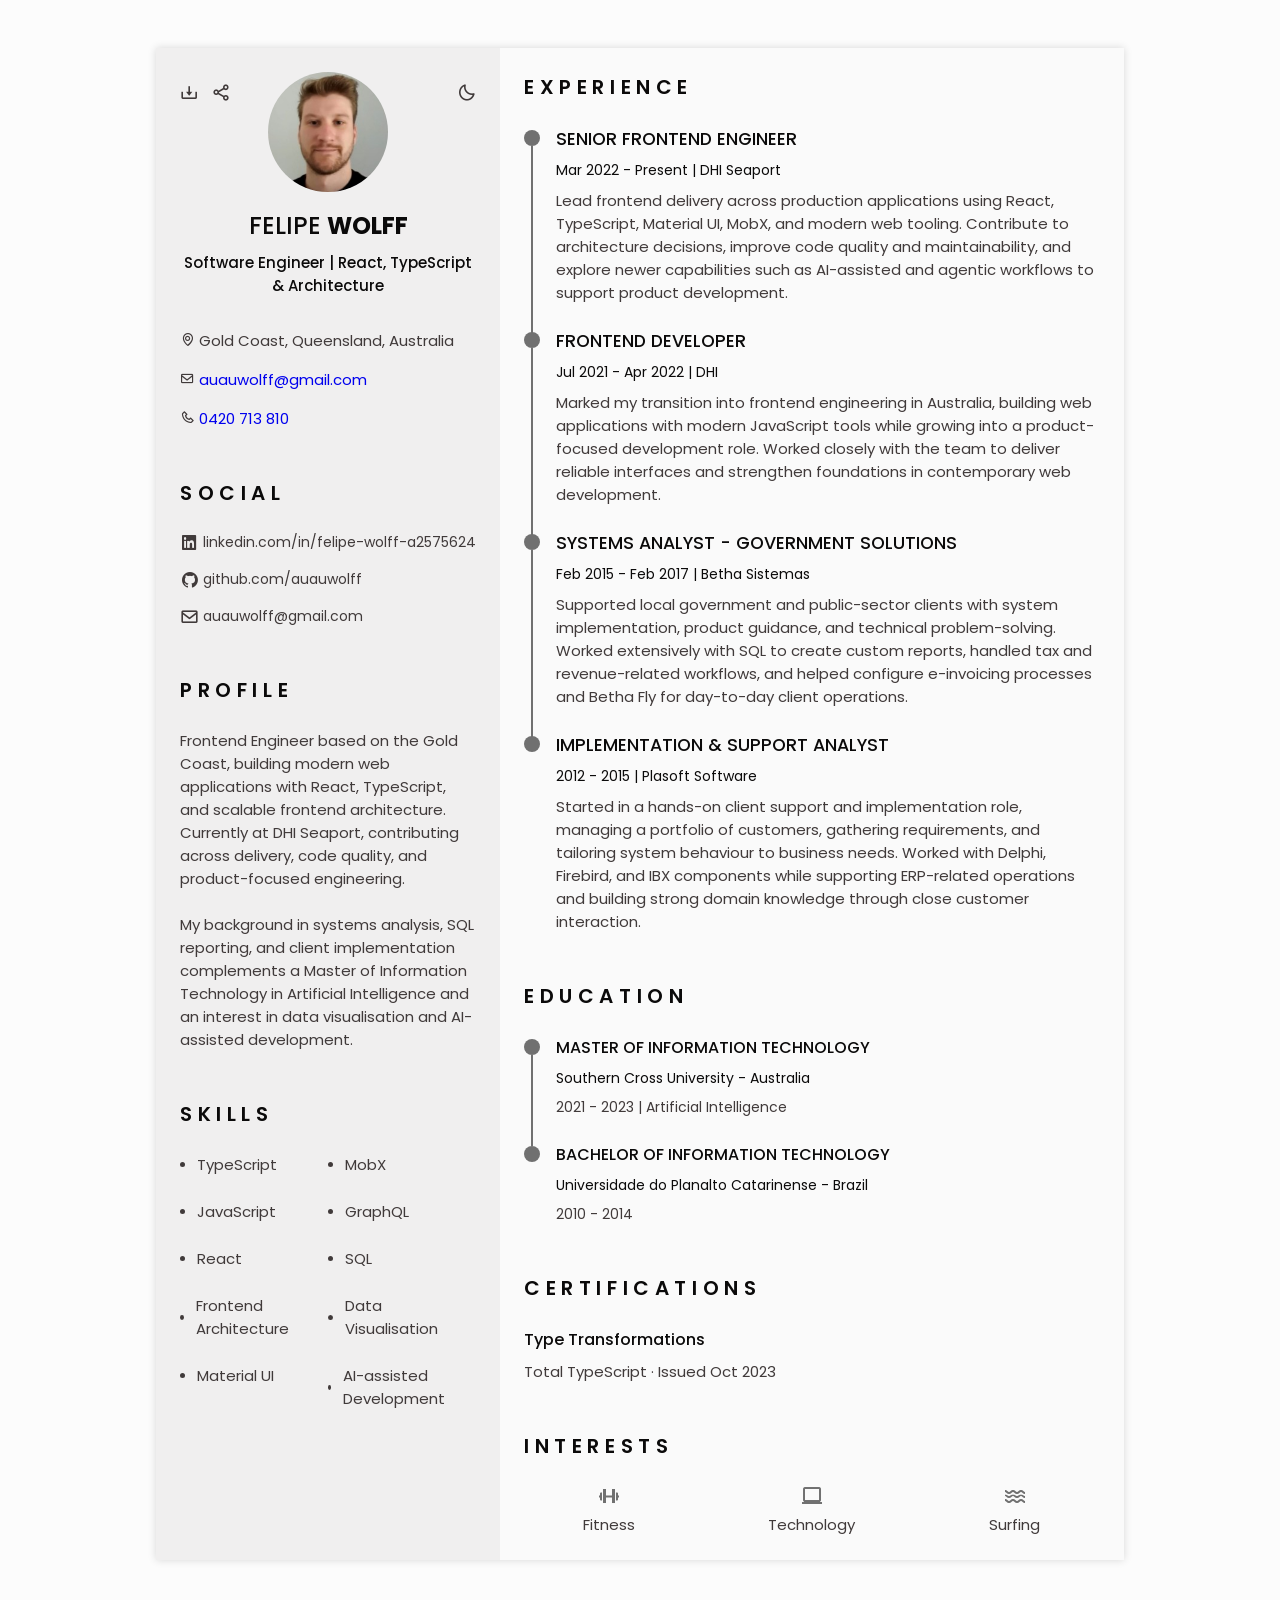
==== index.html @ 727b14b7 "share button addded" ====
<!DOCTYPE html>
<html lang="en">
  <head>
    <meta charset="UTF-8" />
    <meta name="viewport" content="width=device-width, initial-scale=1.0" />

    <!--========== BOX ICONS ==========-->
    <link
      rel="stylesheet"
      href="https://cdn.jsdelivr.net/npm/boxicons@latest/css/boxicons.min.css"
    />

    <!--========== CSS ==========-->
    <link rel="stylesheet" href="/assets/css/styles.css" />

    <title>Felipe Wolff | Software Engineer</title>
  </head>
  <body>
    <!--========== HEADER ==========-->
    <header class="l-header" id="header">
      <nav class="nav bd-containter">
        <a href="#" class="nav__logo">Wolff</a>
        <div class="nav__menu" id="nav-menu">
          <ul class="nav__list">
            <li class="nav__item">
              <a href="#home" class="nav__link active-link">
                <i class="bx bx-home nav__icon"></i>Home
              </a>
            </li>

            <li class="nav__item">
              <a href="#profile" class="nav__link">
                <i class="bx bx-user nav__icon"></i>Profile
              </a>
            </li>

            <li class="nav__item">
              <a href="#education" class="nav__link">
                <i class="bx bx-book nav__icon"></i>Education
              </a>
            </li>

            <li class="nav__item">
              <a href="#skills" class="nav__link">
                <i class="bx bx-receipt nav__icon"></i>Skills
              </a>
            </li>

            <li class="nav__item">
              <a href="#experience" class="nav__link">
                <i class="bx bx-briefcase-alt nav__icon"></i>Experience
              </a>
            </li>

            <!-- <li class="nav__item">
                            <a href="#certificates" class="nav__link">
                                <i class="bx bx-award nav__icon"></i>Certificates
                            </a>
                        </li> -->
          </ul>
        </div>

        <div class="nav__toggle" id="nav-toggle">
          <i class="bx bx-grid-alt"></i>
        </div>
      </nav>
    </header>

    <main class="l-main bd-container">
      <!-- All elements within this div, is generated in PDF -->
      <div class="resume" id="area-cv">
        <div class="resume__left">
          <!--========== HOME ==========-->
          <section class="home" id="home">
            <div class="home__container section bd-grid">
              <div class="home__data bd-grid">
                <img src="assets/img/felipe-wolff.jpeg" alt="Felipe Wolff profile photo" class="home__img" />
                <h1 class="home__title">FELIPE <b>WOLFF</b></h1>
                <h3 class="home__profession">Software Engineer | React, TypeScript & Architecture</h3>
              </div>

              <div class="home__address bd-grid">
                <span class="home__information">
                  <i class="bx bx-map"></i> Gold Coast, Queensland, Australia
                </span>
                <span class="home__information">
                  <i class="bx bx-envelope"></i>
                  <a href="mailto:auauwolff@gmail.com">auauwolff@gmail.com</a>
                </span>
                <span class="home__information">
                  <i class="bx bx-phone"></i>
                  <a href="tel:+61420713810">0420 713 810</a>
                </span>
              </div>
            </div>
            <!-- Theme change button -->
            <i
              class="bx bx-moon change-theme"
              title="Theme"
              id="theme-button"
            ></i>

            <i
              class="bx bx-share-alt share-resume"
              title="Share resume"
              id="share-button"
            ></i>

            <i
              class="bx bx-download generate-pdf"
              title="Generate PDF"
              id="resume-button"
            ></i>
          </section>

          <!--========== SOCIAL ==========-->
          <section class="social section">
            <h2 class="section-title">SOCIAL</h2>

            <div class="social__container bd-grid">
              <a
                href="https://www.linkedin.com/in/felipe-wolff-a2575624/"
                target="_blank"
                class="social__link"
              >
                <i class="bx bxl-linkedin-square social__icon"></i> linkedin.com/in/felipe-wolff-a2575624
              </a>
              <a
                href="https://github.com/auauwolff"
                target="_blank"
                class="social__link"
              >
                <i class="bx bxl-github social__icon"></i> github.com/auauwolff
              </a>
              <a
                href="mailto:auauwolff@gmail.com"
                class="social__link"
              >
                <i class="bx bx-envelope social__icon"></i> auauwolff@gmail.com
              </a>
            </div>
          </section>

          <!--========== PROFILE ==========-->
          <section class="profile section" id="profile">
            <h2 class="section-title">Profile</h2>

            <p class="profile__description">
              Frontend Engineer based on the Gold Coast, building modern web
              applications with React, TypeScript, and scalable frontend
              architecture. Currently at DHI Seaport, contributing across
              delivery, code quality, and product-focused engineering.
              <br /><br />

              My background in systems analysis, SQL reporting, and client
              implementation complements a Master of Information Technology in
              Artificial Intelligence and an interest in data visualisation and
              AI-assisted development.
            </p>
          </section>

          <!--========== SKILLS  ==========-->
          <section class="skills section" id="skills">
            <h2 class="section-title">Skills</h2>

            <div class="skills__content bd-grid">
              <ul class="skills__data">
                <li class="skills__name">
                  <span class="skills__circle"></span> TypeScript
                </li>
                <li class="skills__name">
                  <span class="skills__circle"></span> JavaScript
                </li>
                <li class="skills__name">
                  <span class="skills__circle"></span> React
                </li>
                <li class="skills__name">
                  <span class="skills__circle"></span> Frontend Architecture
                </li>
                <li class="skills__name">
                  <span class="skills__circle"></span> Material UI
                </li>
              </ul>
              <ul class="skills__data">
                <li class="skills__name">
                  <span class="skills__circle"></span> MobX
                </li>
                <li class="skills__name">
                  <span class="skills__circle"></span> GraphQL
                </li>
                <li class="skills__name">
                  <span class="skills__circle"></span> SQL
                </li>
                <li class="skills__name">
                  <span class="skills__circle"></span> Data Visualisation
                </li>
                <li class="skills__name">
                  <span class="skills__circle"></span> AI-assisted Development
                </li>
              </ul>
            </div>
          </section>
        </div>

        <div class="resume__right">
          <!--========== EXPERIENCE ==========-->
          <section class="experience section" id="experience">
            <h2 class="section-title">Experience</h2>

            <div class="experience__container bd-grid">
              <div class="experience__content">
                <div class="experience__time">
                  <span class="experience__rounder"></span>
                  <span class="experience__line"></span>
                </div>
                <div class="experience__data bd-grid">
                  <h3 class="experience__title">SENIOR FRONTEND ENGINEER</h3>
                  <span class="experience__company"
                    >Mar 2022 - Present | DHI Seaport</span
                  >
                  <p class="experience__description">
                    Lead frontend delivery across production applications using
                    React, TypeScript, Material UI, MobX, and modern web
                    tooling. Contribute to architecture decisions, improve code
                    quality and maintainability, and explore newer capabilities
                    such as AI-assisted and agentic workflows to support product
                    development.
                  </p>
                </div>
              </div>

              <div class="experience__content">
                <div class="experience__time">
                  <span class="experience__rounder"></span>
                  <span class="experience__line"></span>
                </div>
                <div class="experience__data bd-grid">
                  <h3 class="experience__title">FRONTEND DEVELOPER</h3>
                  <span class="experience__company"
                    >Jul 2021 - Apr 2022 | DHI</span
                  >
                  <p class="experience__description">
                    Marked my transition into frontend engineering in Australia,
                    building web applications with modern JavaScript tools while
                    growing into a product-focused development role. Worked
                    closely with the team to deliver reliable interfaces and
                    strengthen foundations in contemporary web development.
                  </p>
                </div>
              </div>

              <div class="experience__content">
                <div class="experience__time">
                  <span class="experience__rounder"></span>
                  <span class="experience__line"></span>
                </div>

                <div class="experience__data bd-grid">
                  <h3 class="experience__title">SYSTEMS ANALYST - GOVERNMENT SOLUTIONS</h3>
                  <span class="experience__company"
                    >Feb 2015 - Feb 2017 | Betha Sistemas</span
                  >
                  <p class="experience__description">
                    Supported local government and public-sector clients with
                    system implementation, product guidance, and technical
                    problem-solving. Worked extensively with SQL to create
                    custom reports, handled tax and revenue-related workflows,
                    and helped configure e-invoicing processes and Betha Fly for
                    day-to-day client operations.
                  </p>
                </div>
              </div>

              <div class="experience__content">
                <div class="experience__time">
                  <span class="experience__rounder"></span>
                  <!-- <span class="experience__line"></span> -->
                </div>

                <div class="experience__data bd-grid">
                  <h3 class="experience__title">IMPLEMENTATION & SUPPORT ANALYST</h3>
                  <span class="experience__company"
                    >2012 - 2015 | Plasoft Software</span
                  >
                  <p class="experience__description">
                    Started in a hands-on client support and implementation role,
                    managing a portfolio of customers, gathering requirements,
                    and tailoring system behaviour to business needs. Worked
                    with Delphi, Firebird, and IBX components while supporting
                    ERP-related operations and building strong domain knowledge
                    through close customer interaction.
                  </p>
                </div>
              </div>
            </div>
          </section>

          <!-- ========== CERTIFICATES ==========
                    <section class="certificate section" id="certificates">
                        <h2 class="section-title">Certificates</h2>

                        <div class="certificate__container bd-grid">
                            <div class="certificate__content">
                                <h3 class="certificate__title">Lorem ipsum dolor sit amet consectetur adipisicing elit. Praesentium, quos?</h3>
                                <p class="certificate__description">Lorem ipsum dolor sit amet consectetur adipisicing elit. Dicta suscipit ad quaerat et placeat voluptates vel quos. Quibusdam, explicabo accusamus!</p>
                            </div>
                            <div class="certificate__content">
                                <h3 class="certificate__title">Lorem ipsum dolor sit amet consectetur adipisicing elit. Praesentium, quos?</h3>
                                <p class="certificate__description">Lorem ipsum dolor sit amet consectetur adipisicing elit. Dicta suscipit ad quaerat et placeat voluptates vel quos. Quibusdam, explicabo accusamus!</p>
                            </div>
                        </div>
                    </section> -->
          <!--========== EDUCATION ==========-->
          <section class="education section" id="education">
            <h2 class="section-title">Education</h2>

            <div class="education__container bd-grid">
              <div class="education__content">
                <div class="education__time">
                  <span class="education__rounder"> </span>
                  <span class="education__line"></span>
                </div>

                <div class="education__data bd-grid">
                  <h3 class="education__title">
                    MASTER OF INFORMATION TECHNOLOGY
                  </h3>
                  <span class="education__studies"
                    >Southern Cross University - Australia</span
                  >
                  <span class="education__year">2021 - 2023 | Artificial Intelligence</span>
                </div>
              </div>
              <div class="education__content">
                <div class="education__time">
                  <span class="education__rounder">
                    <!-- <span class="education__line"></span> -->
                  </span>
                </div>
                <div class="education__data bd-grid">
                  <h3 class="education__title">
                    BACHELOR OF INFORMATION TECHNOLOGY
                  </h3>
                  <span class="education__studies">
                    Universidade do Planalto Catarinense - Brazil</span
                  >
                  <span class="education__year">2010 - 2014</span>
                </div>
              </div>
            </div>
          </section>

          <!--========== CERTIFICATIONS ==========-->
          <section class="certificate section" id="certifications">
            <h2 class="section-title">Certifications</h2>

            <div class="certificate__container bd-grid">
              <div class="certificate__content">
                <h3 class="certificate__title">Type Transformations</h3>
                <p class="certificate__description">
                  Total TypeScript · Issued Oct 2023
                </p>
              </div>
            </div>
          </section>

          <!--========== LANGUAGES ==========-->
          <!-- <section class="languages section">
                        <h2 class="section-title">Languages</h2>
                        <div class="languages__container">
                            <ul class="languages__content bd-grid">
                               <li class="language__name">
                                   <span class="languages__circle"></span> Portuguese
                               </li>
                               <li class="language__name">
                                <span class="languages__circle"></span> English
                            </li>
                            <li class="language__name">
                                <span class="languages__circle"></span> Spanish
                            </li>
                            </ul>
                        </div>
                    </section> -->

          <!--========== INTERESTS ==========-->
          <section class="interests section">
            <h2 class="section-title">Interests</h2>

            <div class="interests__container bd-grid">
              <!-- <div class="interests__content">
                                <i class="bx bx-headphone interests__icon"></i>
                                <span class="interests__name">Music</span>
                            </div> -->
              <!-- <div class="interests__content">
                                <i class="bx bxs-plane-alt interests__icon"></i>
                                <span class="interests__name">Travel</span>
                            </div> -->
              <div class="interests__content">
                <i class="bx bx-dumbbell interests__icon"></i>
                <span class="interests__name">Fitness</span>
              </div>
              <div class="interests__content">
                <i class="bx bx-laptop interests__icon"></i>
                <span class="interests__name">Technology</span>
              </div>
              <div class="interests__content">
                <i class="bx bx-water interests__icon"></i>
                <span class="interests__name">Surfing</span>
              </div>
            </div>
          </section>
        </div>
      </div>
    </main>

    <!--========== SCROLL TOP ==========-->
    <a href="#" class="scrolltop" id="scroll-top">
      <i class="bx bx-up-arrow-alt scrolltop__icon"></i>
    </a>

    <div class="share-modal" id="share-modal" aria-hidden="true">
      <div class="share-modal__overlay" id="share-modal-overlay"></div>
      <div class="share-modal__content" role="dialog" aria-modal="true" aria-labelledby="share-modal-title">
        <button
          type="button"
          class="share-modal__close"
          id="share-modal-close"
          aria-label="Close share dialog"
        >
          <i class="bx bx-x"></i>
        </button>
        <h3 class="share-modal__title" id="share-modal-title">Share resume</h3>
        <img
          src="assets/img/felipe-wolff-resume-qr.png"
          alt="QR code linking to Felipe Wolff's online resume"
          class="share-modal__qr"
        />
        <a
          href="https://felipewolffresume.netlify.app/"
          target="_blank"
          class="share-modal__link"
        >
          felipewolffresume.netlify.app
        </a>
      </div>
    </div>

    <!--========== HTML2PDF ==========-->
    <script src="/assets/js/html2pdf.bundle.min.js"></script>

    <!--========== MAIN JS ==========-->
    <script src="/assets/js/main.js"></script>
  </body>
</html>
---- assets/css/styles.css ----
/*===== GOOGLE FONTS =====*/
@import url('https://fonts.googleapis.com/css2?family=Poppins:wght@400;500;600&display=swap');

/*===== VARIABLES CSS =====*/
:root {
  --header-height: 3rem;
  
  /*========== Colors ==========*/
  --title-color: #0B0A0A;
  --text-color: #403A3A;
  --text-color-light: #707070;
  --container-color: #FAFAFA;
  --container-color-alt: #F0EFEF;
  --body-color: #FCFCFC;

  /*========== Font and typography ==========*/
  --body-font: 'Poppins', sans-serif;
  --h1-font-size: 1.5rem;
  --h2-font-size: 1.25rem;
  --h3-font-size: 1rem;
  --normal-font-size: .938rem;
  --small-font-size: .875rem;
  --smaller-font-size: .813rem;

  /*========== Font weight ==========*/
  --font-medium: 500;
  --font-semi-bold: 600;

  /*========== Margenes ==========*/
  --mb-1: .5rem;
  --mb-2: 1rem;
  --mb-3: 1.5rem;

  /*========== z index ==========*/
  --z-tooltip: 10;
  --z-fixed: 100;
}

/*========== BASE ==========*/
*,::before,::after{
  box-sizing: border-box;
}

html{
  scroll-behavior: smooth;
}

/*========== Variables Dark theme ==========*/
body.dark-theme{
  --title-color: #f2f2f2;
  --text-color: #BFBFBF;
  --container-color: #212121;
  --container-color-alt: #181616;
  --body-color: #2B2B2B;
}

/*========== Button Dark/Light ==========*/
.change-theme{
  position: absolute;
  right: 0;
  top: 2.2rem;
  display: flex;
  color: var(--text-color);
  font-size: 1.2rem;
  cursor: pointer;
}

.share-resume{
  display: flex;
  position: absolute;
  top: 2.2rem;
  left: 2rem;
  font-size: 1.2rem;
  color: var(--text-color);
  cursor: pointer;
}

.change-theme:hover,
.share-resume:hover{
  color: var(--title-color);
}

/*========== Font size variables to scale cv ==========*/
body.scale-cv{
  --h1-font-size: .938rem;
  --h2-font-size: .938rem;
  --h3-font-size: .875rem;
  --normal-font-size: .813rem;
  --small-font-size: .75rem;
  --smaller-font-size: .688rem;
}

/*========== Generate PDF button ==========*/
.generate-pdf{
  display: flex;
  position: absolute;
  top: 2.2rem;
  left: 0;
  font-size: 1.2rem;
  color: var(--text-color);
  cursor: pointer;
}

.generate-pdf:hover{
  color: var(--title-color);
}

/*========== Classes modified to reduce size and print on A4 sheet ==========*/

.scale-cv .change-them,
.scale-cv .generate-pdf,
.scale-cv .change-theme,
.scale-cv .share-resume,
.scale-cv .share-modal{
  display: none;
}

.pdf-mode .l-header,
.pdf-mode .scrolltop,
.pdf-mode .change-theme,
.pdf-mode .generate-pdf,
.pdf-mode .share-resume,
.pdf-mode .share-modal,
.pdf-mode .home__button-movil{
  display: none !important;
}

.pdf-mode .bd-container{
  max-width: 595px;
  width: 100%;
  margin-left: auto;
  margin-right: auto;
}

.pdf-mode .resume{
  display: grid;
  grid-template-columns: .46fr 1fr;
}

.pdf-mode .resume__left,
.pdf-mode .resume__right{
  padding: 0 1rem;
}

.scale-cv .bd-container{
  max-width: 595px;
}

.scale-cv .section{
  padding: .1rem 0 .80rem;
}

.scale-cv .section-title{
  margin-bottom: .75rem;
}

.scale-cv .resume__left,
.scale-cv .resume__right{
  padding: 0 1rem;
}

.scale-cv .home__img{
  width: 90px;
  height: 90px;
}

.scale-cv .home__container{
  gap: 1.5rem;
}

.scale-cv .home__data{
  gap: .25rem;
}


.scale-cv .home__address,
.scale-cv .social__container{
  gap: .75rem;
}

.scale-cv .home__icon,
.scale-cv .social__icon,
.scale-cv .interests__icon{
  font-size: 1rem;
}

.scale-cv .education__container,
.scale-cv .experience__container,
.scale-cv .certificate__container{
  gap: 1rem;
}

.scale-cv .education__time,
.scale-cv .experience__time{
  padding-right: .5rem;
}


.scale-cv .education__rounder,
.scale-cv .experience__rounder{
  width: 11px;
  height: 11px;
  margin-top: .22rem;
}

.scale-cv .education__line,
.scale-cv .experience__line{
  width: 1px;
  height: 110%;
  transform: translate(5px, 0);
}


.scale-cv .education__data,
.scale-cv .experience__data{
  gap: .25rem;
}

.scale-cv .skills__name{
  margin-bottom: var(--mb-1);
}

.scale-cv .interests__container{
  column-gap: 2.5rem;
}


body{
  margin: 0 0 var(--header-height)0;
  padding: 0;
  font-family: var(--body-font);
  font-size: var(--normal-font-size);
  background-color: var(--body-color);
  color: var(--text-color);
}

h1,h2,h3,ul,p{
  margin: 0;
}

h1,h2,h3{
  color: var(--title-color);
  font-weight: var(--font-medium);
}

ul{
  padding: 0;
  list-style: none;
}

a{
  text-decoration: none;
}

img{
  max-width: 100%;
  height: auto;
}

/*========== CLASS CSS ==========*/
.section{
  padding: 1.5rem 0;
}

.section-title{
  font-size: var(--h2-font-size);
  color: var(--title-color);
  font-weight: var(--font-semi-bold);
  text-transform: uppercase;
  letter-spacing: .35rem;
  text-align: center;
  margin-bottom: var(--mb-3);
}

/*========== LAYOUT ==========*/
.bd-container{
  max-width: 968px;
  width: calc(100% - 3rem);
  margin-left: var(--mb-3);
  margin-right: var(--mb-3);
}

.bd-grid{
  display: grid;
  gap: 1.5rem;
}

.l-header{
  width: 100%;
  position: fixed;
  bottom: 0;
  left: 0;
  z-index: var(--z-fixed);
  background-color: var(--body-color);
  box-shadow: 0 -1px 4px rgba(0,0,0,.1);
  transition: .3s;
}

/*========== NAV ==========*/
.nav{
  height: var(--header-height);
  display: flex;
  justify-content: space-between;
  align-items: center;
  padding: 0rem 2rem;
  
}

@media screen and (max-width: 968px){
  .nav__menu{
    position: fixed;
    bottom: -100%;
    left: 0;
    width: 100%;
    padding: 2rem 1.5rem;
    background-color: var(--body-color);
    box-shadow: 0 1px 4px rgba(0,0,0,.1);
    border-radius: 1rem 1rem 0 0;
    z-index: var(--z-fixed);
    transition: .3s;
  }
}

.nav__logo,
.nav__toggle{
  color: var(--title-color);
  font-weight: var(--font-medium);
}

.nav_toggle{
  font-size: 1.2rem;
  cursor: pointer;
}

.nav__item{
  text-align: center;
}

.nav__list{
  display: grid;
  grid-template-columns: repeat(3, 1fr);
  gap: 2rem;
}

.nav__link{
  display: flex;
  flex-direction: column;
  font-size: var(--small-font-size);
  color: var(--text-color-light);
  font-weight: var(--font-medium);
}

.nav__link:hover{
  color: var(--title-color);
}

.nav__icon{
  font-size: 1.2rem;
  margin-bottom: var(--mb-1);
}

/* Show menu */
.show-menu{
  bottom: var(--header-height);
}

/* Active menu link */
.active-link{
  color: var(--title-color);
}

/*========== HOME ==========*/
.home{
  position: relative;
}

.home__container{
  gap: 3rem;
}

.home__data{
  gap: .5rem;
  text-align: center;
}

.home__img{
  width: 120px;
  height: 120px;
  border-radius: 50%;
  justify-self: center;
  margin-bottom: var(--mb-1);
}

.home__title{
  font-size: var(--h1-font-size)
}

.home__profession{
  font-size: var(--normal-font-size);
  margin-bottom: var(--mb-1);
}

.home__address{
  gap: 1rem;
}

.home_information{
  display: flex;
  align-items: center;
  font-size: var(--small-font-size);
}

.home__icon{
  font-size: 1.2rem;
  margin-right: .25rem;
}

.home__button-movil{
  display: inline-block;
  border: 2px solid var(--text-color);
  color: var(--title-color);
  padding: 1rem 2rem;
  border-radius: .25rem;
  transition: .3s;
  font-weight: var(--font-medium);
  margin-top: var(--mb-3);
}

.home__button-movil:hover{
  background-color: var(--text-color);
  color: var(--container-color);
}

/*========== SOCIAL ==========*/
.social__container{
  grid-template-columns: max-content;
  gap: 1rem;
}

.social__link{
  display: inline-flex;
  align-items: center;
  font-size: var(--small-font-size);
  color: var(--text-color);
}

.social__link:hover{
  color: var(--title-color);
}


.social__icon{
  font-size: 1.2rem;
  margin-right: .25rem;
}

/*========== SHARE MODAL ==========*/
.share-modal{
  position: fixed;
  inset: 0;
  display: none;
  align-items: center;
  justify-content: center;
  z-index: 1000;
}

.share-modal.show-share-modal{
  display: flex;
}

.share-modal__overlay{
  position: absolute;
  inset: 0;
  background: rgba(0, 0, 0, .45);
}

.share-modal__content{
  position: relative;
  z-index: 1;
  background: var(--container-color);
  color: var(--text-color);
  padding: 1.25rem;
  border-radius: .75rem;
  box-shadow: 0 8px 24px rgba(0, 0, 0, .18);
  display: flex;
  flex-direction: column;
  align-items: center;
  gap: .75rem;
  width: min(90vw, 320px);
}

.share-modal__close{
  position: absolute;
  top: .5rem;
  right: .5rem;
  border: none;
  background: transparent;
  color: var(--text-color);
  font-size: 1.5rem;
  cursor: pointer;
}

.share-modal__title{
  font-size: var(--h3-font-size);
  margin-top: .25rem;
}

.share-modal__qr{
  width: 180px;
  height: 180px;
  background: #fff;
  padding: .5rem;
  border-radius: .5rem;
}

.share-modal__link{
  font-size: var(--small-font-size);
  color: var(--text-color-light);
  text-align: center;
  word-break: break-word;
}

/*========== PROFILE ==========*/

.profile__description{
  text-align: center;
}



/*========== EDUCATION AND EXPERIENCE ==========*/
.education__content, 
.experience__content{
  display: flex;

}

.education__time,
.experience__time{
  padding-right: 1rem;
}

.education__rounder,
.experience__rounder{
  position: relative;
  display: block;
  width: 16px;
  height: 16px;
  background-color: var(--text-color-light);
  border-radius: 50%;
  margin-top: .25rem;
}

.education__line,
.experience__line{
  display: block;
  width: 2px;
  height: 110%;
  background-color: var(--text-color-light);
  transform: translate(7px, 0);
}

.education__data,
.experience__data{
  gap: .5rem;
}

.education__title,
.experiencer__title{
  font-size: var(--h3-font-size);
}

.education__studies,
.experience__company{
  font-size: var(--small-font-size);
  color: var(--title-color);
}

.education__year{
  font-size: var(--small-font-size);
}

/*========== SKILLS AND LANGUAGES ==========*/
.skills__content,
.languages__content{
  grid-template-columns: repeat(2, 1fr);

}

.skills__content{
  gap: 0;
}

.skills__name,
.languages__name{
  display: flex;
  align-items: center;
  margin-bottom: var(--mb-3);
}

.skills__circle,
.languages__circle{
  display: inline-block;
  width: 5px;
  height: 5px;
  background-color: var(--text-color);
  border-radius: 50%;
  margin-right: .75rem;
}

/*========== CERTIFICATES ==========*/
.certificate__title{
  font-size: var(--h3-font-size);
  margin-bottom: var(--mb-1);
}

/*========== REFERENCES ==========*/
.references__content{
  gap: .25rem;
}

.referneces__subtitle{
  color: var(--text-color-light);
}

.references__subtitle,
.references__contact{
  font-size: var(--smaller-font-size);
}

.references__title{
font-size: var(--h3-font-size);
}

/*========== INTERESTS ==========*/
.interests__container{
  grid-template-columns: repeat(3,1fr);
  justify-items: center;
  margin-top: var(--mb-2);
}

.interests__content{
  display: flex;
  flex-direction: column;
  align-items: center;
}


.interests__icon{
  font-size: 1.5rem;
  color: var(--text-color-light);
  margin-bottom: .25rem;
}

/* Scroll top */
.scrolltop{
  position: fixed;
  right:  1rem;
  bottom: -20%;
  display: flex;
  justify-content: center;
  align-items: center;
  padding: .3rem;
  background-color: var(--container-color-alt);
  border-radius: .4rem;
  z-index: var(--z-tooltip);
  transition: .4s;
  visibility: hidden;
}

.scrolltop__icon{
  font-size: 1.2rem;
  color: var(--text-color);
}

.show-scroll{
visibility: visible;
bottom: 5rem;
}

/*========== MEDIA QUERIES ==========*/
/* For small devices, menu two columns */
@media screen and (max-width: 320px){
  .nav__list{
    grid-template-columns: repeat(2, 1fr);
    gap: 1rem .5rem;
  }
}

/* Classes modified for large screen size */
@media screen and (min-width: 968px){
  body{
    margin: 3rem 0;
  }

  .bd-container{
    margin-left: auto;
    margin-right: auto;
  }

  .l-header,
  .scrolltop{
    display: none;
  }

  .resume{
    display: grid;
    grid-template-columns: .5fr 1fr;
    background-color: var(--container-color);
    box-shadow: 0 0 8px rgba(13, 12,12,.15);
  }

  .resume__left{
    background-color: var(--container-color-alt);
  }

  .resume__left,
  .resume__right{
    padding: 0 1.5rem;
  }

  .generate-pdf,
  .share-resume{
    display: inline-block;
  }

.section-title,
.profile__description{
  text-align: initial;
}

.home__container{
  gap: 1.5rem;

}

.certificate__container{
  grid-template-columns: repeat(1, 1fr);
}

.languages__content{
  grid-template-columns: repeat(3, max-content);
  column-gap: 3.5rem;
}


.interests__container{
  grid-template-columns: repeat(3, 1fr);
  column-gap: 2rem;
  justify-items: center;
}


}

@page {
  size: A4;
  margin: 5mm;
}

@media print {
  :root {
    --h1-font-size: .9rem;
    --h2-font-size: .84rem;
    --h3-font-size: .78rem;
    --normal-font-size: .72rem;
    --small-font-size: .67rem;
    --smaller-font-size: .62rem;
  }

  body {
    margin: 0;
    background-color: #fff;
    zoom: .94;
  }

  .l-header,
  .scrolltop,
  .change-theme,
  .generate-pdf,
  .share-resume,
  .home__button-movil,
  .share-modal {
    display: none !important;
  }

  .bd-container {
    width: 100%;
    max-width: 595px;
    margin: 0 auto;
  }

  .resume {
    display: grid;
    grid-template-columns: .46fr 1fr;
    box-shadow: none;
  }

  .resume__left,
  .resume__right {
    padding: 0 .7rem;
  }

  .section {
    padding: .22rem 0;
  }

  .section-title {
    margin-bottom: .42rem;
    letter-spacing: .14rem;
  }

  .bd-grid,
  .home__container,
  .education__container,
  .experience__container,
  .certificate__container {
    gap: .55rem;
  }

  .home__img {
    width: 74px;
    height: 74px;
    margin-bottom: .15rem;
  }

  .home__data {
    gap: .15rem;
  }

  .home__address,
  .social__container {
    gap: .35rem;
  }


  .profile__description,
  .experience__description,
  .certificate__description,
  .social__link,
  .home__information {
    line-height: 1.18;
  }

  .education__time,
  .experience__time {
    padding-right: .5rem;
  }

  .education__rounder,
  .experience__rounder {
    width: 11px;
    height: 11px;
    margin-top: .22rem;
  }

  .education__line,
  .experience__line {
    width: 1px;
    transform: translate(5px, 0);
  }

  .education__data,
  .experience__data {
    gap: .15rem;
  }

  .skills__name,
  .languages__name {
    margin-bottom: .3rem;
  }

  .interests__icon,
  .social__icon,
  .home__icon {
    font-size: 1rem;
  }

  .interests__container {
    margin-top: .45rem;
  }
}
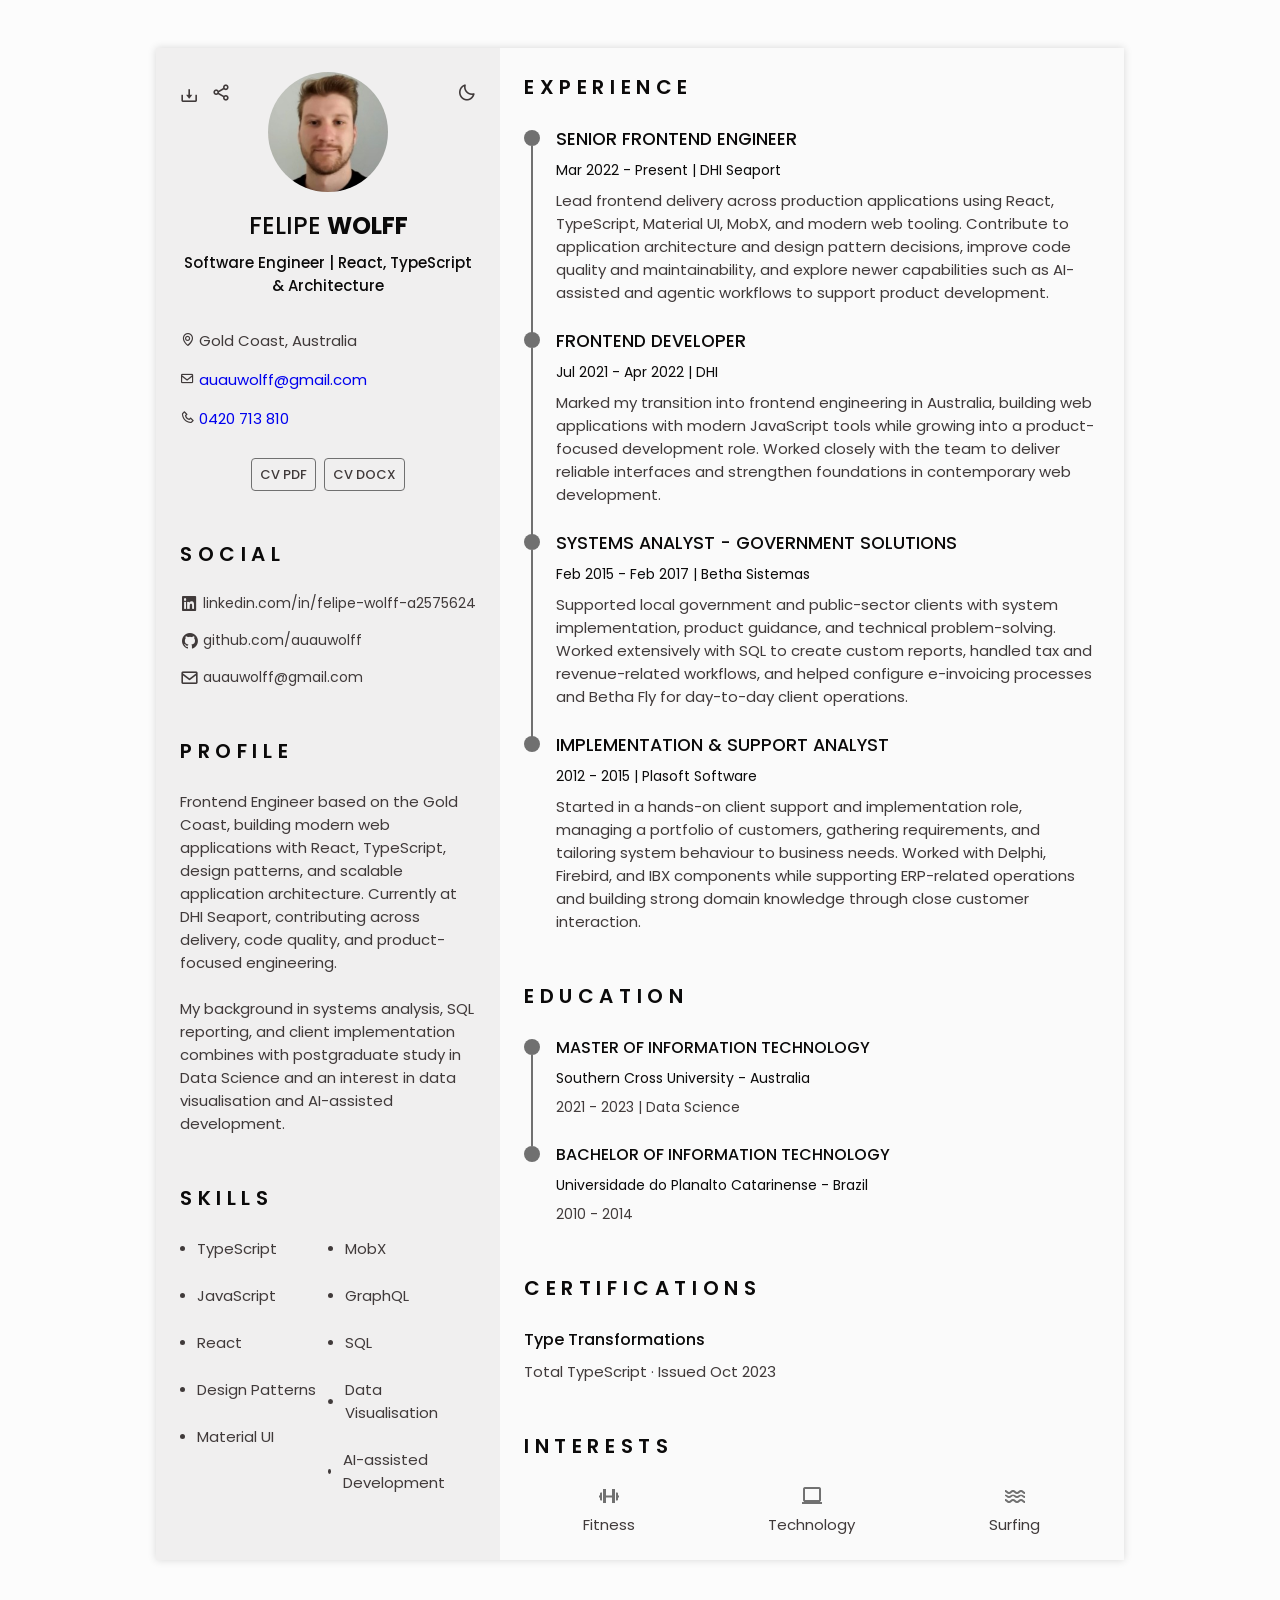
==== commit 946e78a0: "Improve CV downloads and ATS-friendly format" ====
--- a/index.html
+++ b/index.html
@@ -81,7 +81,7 @@
 
               <div class="home__address bd-grid">
                 <span class="home__information">
-                  <i class="bx bx-map"></i> Gold Coast, Queensland, Australia
+                  <i class="bx bx-map"></i> Gold Coast, Australia
                 </span>
                 <span class="home__information">
                   <i class="bx bx-envelope"></i>
@@ -92,6 +92,23 @@
                   <a href="tel:+61420713810">0420 713 810</a>
                 </span>
               </div>
+
+              <div class="home__downloads no-print" aria-label="CV downloads">
+                <a
+                  href="assets/pdf/Felipe-Wolff-CV.pdf"
+                  download="Felipe-Wolff-CV.pdf"
+                  class="home__download-link"
+                >
+                  CV PDF
+                </a>
+                <a
+                  href="assets/doc/Felipe-Wolff-CV.docx"
+                  download="Felipe-Wolff-CV.docx"
+                  class="home__download-link"
+                >
+                  CV DOCX
+                </a>
+              </div>
             </div>
             <!-- Theme change button -->
             <i
@@ -102,19 +119,24 @@
 
             <i
               class="bx bx-share-alt share-resume"
-              title="Share resume"
+              title="Share CV"
               id="share-button"
             ></i>
 
-            <i
-              class="bx bx-download generate-pdf"
-              title="Generate PDF"
+            <a
+              href="assets/pdf/Felipe-Wolff-CV.pdf"
+              download="Felipe-Wolff-CV.pdf"
+              class="generate-pdf"
+              title="Download CV PDF"
               id="resume-button"
-            ></i>
+              aria-label="Download CV PDF"
+            >
+              <i class="bx bx-download"></i>
+            </a>
           </section>
 
           <!--========== SOCIAL ==========-->
-          <section class="social section">
+          <section class="social section no-print">
             <h2 class="section-title">SOCIAL</h2>
 
             <div class="social__container bd-grid">
@@ -147,15 +169,14 @@
 
             <p class="profile__description">
               Frontend Engineer based on the Gold Coast, building modern web
-              applications with React, TypeScript, and scalable frontend
-              architecture. Currently at DHI Seaport, contributing across
-              delivery, code quality, and product-focused engineering.
+              applications with React, TypeScript, design patterns, and scalable
+              application architecture. Currently at DHI Seaport, contributing
+              across delivery, code quality, and product-focused engineering.
               <br /><br />
 
               My background in systems analysis, SQL reporting, and client
-              implementation complements a Master of Information Technology in
-              Artificial Intelligence and an interest in data visualisation and
-              AI-assisted development.
+              implementation combines with postgraduate study in Data Science
+              and an interest in data visualisation and AI-assisted development.
             </p>
           </section>
 
@@ -175,7 +196,7 @@
                   <span class="skills__circle"></span> React
                 </li>
                 <li class="skills__name">
-                  <span class="skills__circle"></span> Frontend Architecture
+                  <span class="skills__circle"></span> Design Patterns
                 </li>
                 <li class="skills__name">
                   <span class="skills__circle"></span> Material UI
@@ -221,8 +242,9 @@
                   <p class="experience__description">
                     Lead frontend delivery across production applications using
                     React, TypeScript, Material UI, MobX, and modern web
-                    tooling. Contribute to architecture decisions, improve code
-                    quality and maintainability, and explore newer capabilities
+                    tooling. Contribute to application architecture and design
+                    pattern decisions, improve code quality and maintainability,
+                    and explore newer capabilities
                     such as AI-assisted and agentic workflows to support product
                     development.
                   </p>
@@ -328,7 +350,7 @@
                   <span class="education__studies"
                     >Southern Cross University - Australia</span
                   >
-                  <span class="education__year">2021 - 2023 | Artificial Intelligence</span>
+                  <span class="education__year">2021 - 2023 | Data Science</span>
                 </div>
               </div>
               <div class="education__content">
@@ -429,10 +451,10 @@
         >
           <i class="bx bx-x"></i>
         </button>
-        <h3 class="share-modal__title" id="share-modal-title">Share resume</h3>
+        <h3 class="share-modal__title" id="share-modal-title">Share CV</h3>
         <img
           src="assets/img/felipe-wolff-resume-qr.png"
-          alt="QR code linking to Felipe Wolff's online resume"
+          alt="QR code linking to Felipe Wolff's online CV"
           class="share-modal__qr"
         />
         <a
@@ -445,9 +467,6 @@
       </div>
     </div>
 
-    <!--========== HTML2PDF ==========-->
-    <script src="/assets/js/html2pdf.bundle.min.js"></script>
-
     <!--========== MAIN JS ==========-->
     <script src="/assets/js/main.js"></script>
   </body>
--- a/assets/css/styles.css
+++ b/assets/css/styles.css
@@ -111,7 +111,8 @@
 .scale-cv .generate-pdf,
 .scale-cv .change-theme,
 .scale-cv .share-resume,
-.scale-cv .share-modal{
+.scale-cv .share-modal,
+.scale-cv .no-print{
   display: none;
 }
 
@@ -121,7 +122,8 @@
 .pdf-mode .generate-pdf,
 .pdf-mode .share-resume,
 .pdf-mode .share-modal,
-.pdf-mode .home__button-movil{
+.pdf-mode .home__button-movil,
+.pdf-mode .no-print{
   display: none !important;
 }
 
@@ -431,6 +433,31 @@
   color: var(--container-color);
 }
 
+.home__downloads{
+  display: flex;
+  flex-wrap: wrap;
+  justify-content: center;
+  gap: .5rem;
+  margin-top: .25rem;
+}
+
+.home__download-link{
+  display: inline-flex;
+  align-items: center;
+  justify-content: center;
+  border: 1px solid var(--text-color-light);
+  border-radius: .25rem;
+  color: var(--text-color);
+  font-size: var(--smaller-font-size);
+  font-weight: var(--font-medium);
+  padding: .35rem .5rem;
+}
+
+.home__download-link:hover{
+  border-color: var(--title-color);
+  color: var(--title-color);
+}
+
 /*========== SOCIAL ==========*/
 .social__container{
   grid-template-columns: max-content;
@@ -780,7 +807,8 @@
   .generate-pdf,
   .share-resume,
   .home__button-movil,
-  .share-modal {
+  .share-modal,
+  .no-print {
     display: none !important;
   }
 
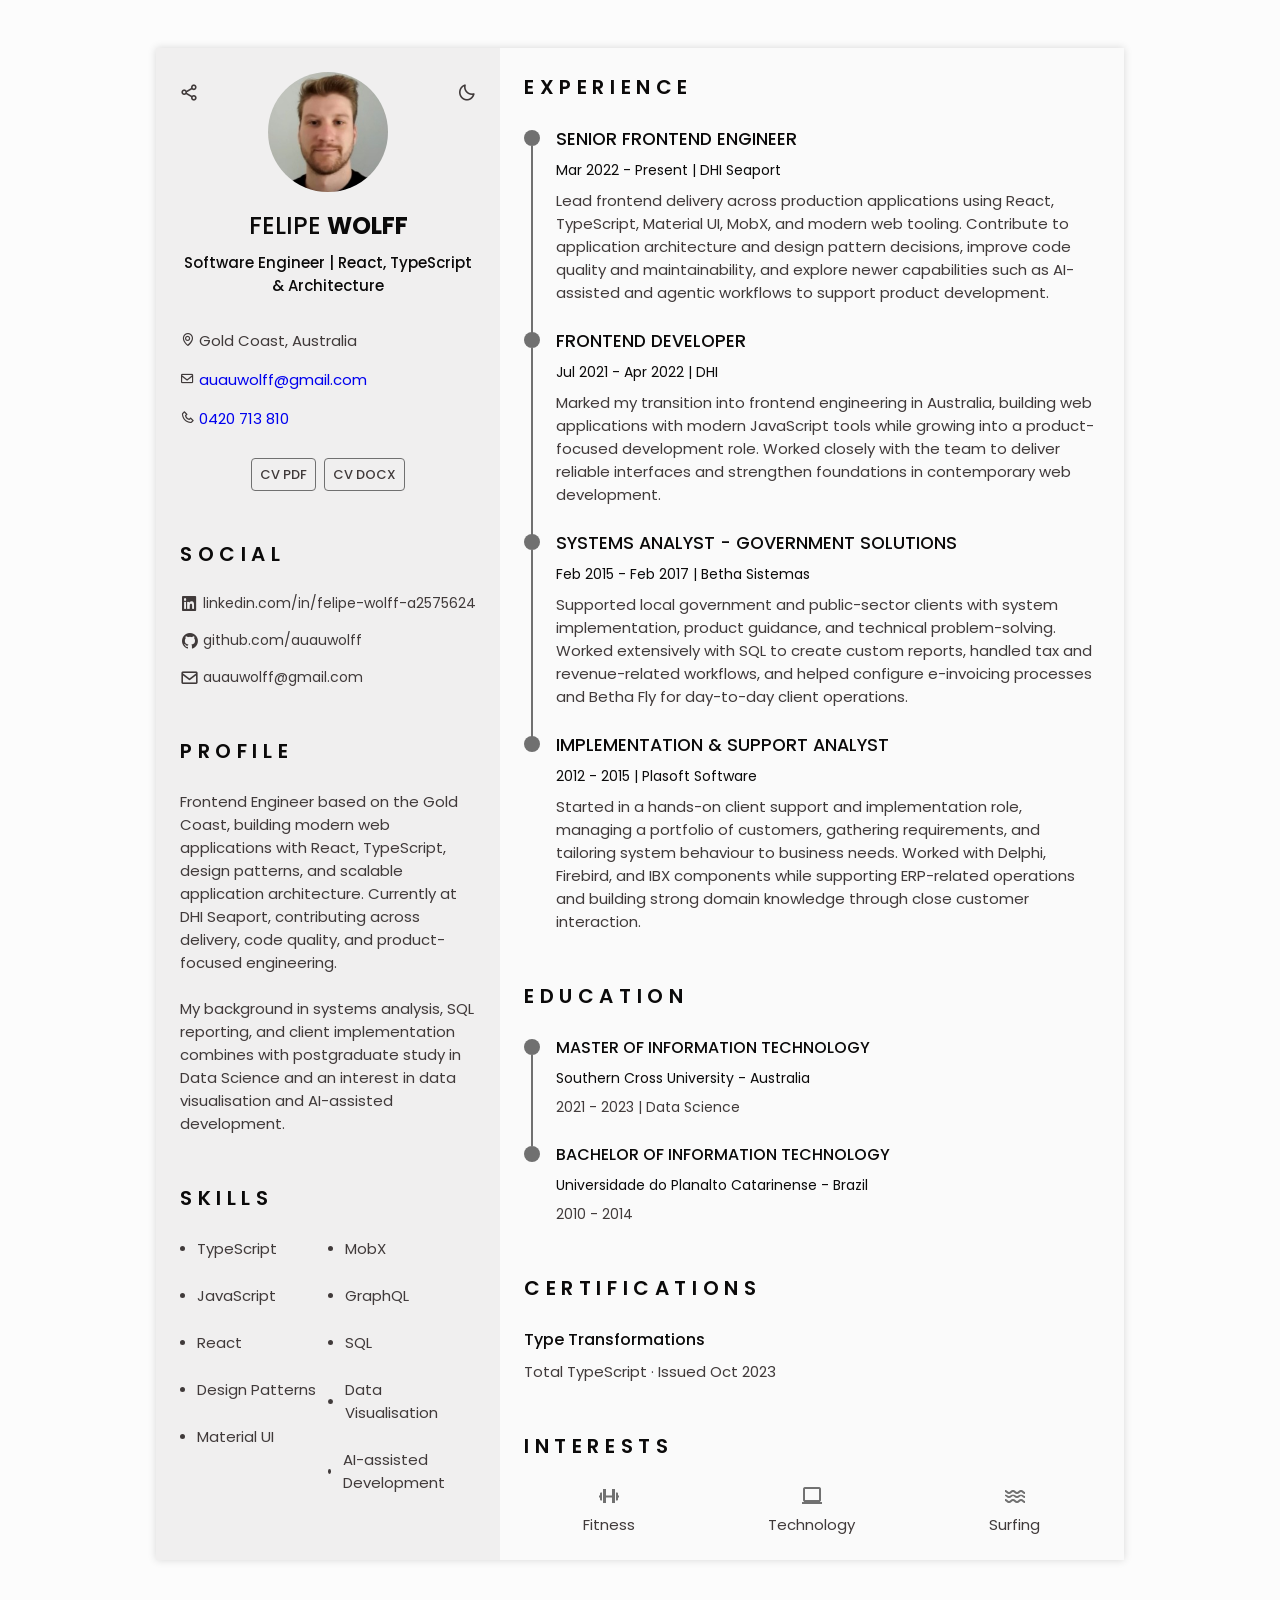
==== commit 8dd3dfa0: "Remove redundant CV download icon" ====
--- a/index.html
+++ b/index.html
@@ -123,16 +123,6 @@
               id="share-button"
             ></i>
 
-            <a
-              href="assets/pdf/Felipe-Wolff-CV.pdf"
-              download="Felipe-Wolff-CV.pdf"
-              class="generate-pdf"
-              title="Download CV PDF"
-              id="resume-button"
-              aria-label="Download CV PDF"
-            >
-              <i class="bx bx-download"></i>
-            </a>
           </section>
 
           <!--========== SOCIAL ==========-->
--- a/assets/css/styles.css
+++ b/assets/css/styles.css
@@ -69,163 +69,16 @@
   display: flex;
   position: absolute;
   top: 2.2rem;
-  left: 2rem;
-  font-size: 1.2rem;
-  color: var(--text-color);
-  cursor: pointer;
-}
-
-.change-theme:hover,
-.share-resume:hover{
-  color: var(--title-color);
-}
-
-/*========== Font size variables to scale cv ==========*/
-body.scale-cv{
-  --h1-font-size: .938rem;
-  --h2-font-size: .938rem;
-  --h3-font-size: .875rem;
-  --normal-font-size: .813rem;
-  --small-font-size: .75rem;
-  --smaller-font-size: .688rem;
-}
-
-/*========== Generate PDF button ==========*/
-.generate-pdf{
-  display: flex;
-  position: absolute;
-  top: 2.2rem;
   left: 0;
   font-size: 1.2rem;
   color: var(--text-color);
   cursor: pointer;
 }
 
-.generate-pdf:hover{
-  color: var(--title-color);
-}
-
-/*========== Classes modified to reduce size and print on A4 sheet ==========*/
-
-.scale-cv .change-them,
-.scale-cv .generate-pdf,
-.scale-cv .change-theme,
-.scale-cv .share-resume,
-.scale-cv .share-modal,
-.scale-cv .no-print{
-  display: none;
-}
-
-.pdf-mode .l-header,
-.pdf-mode .scrolltop,
-.pdf-mode .change-theme,
-.pdf-mode .generate-pdf,
-.pdf-mode .share-resume,
-.pdf-mode .share-modal,
-.pdf-mode .home__button-movil,
-.pdf-mode .no-print{
-  display: none !important;
-}
-
-.pdf-mode .bd-container{
-  max-width: 595px;
-  width: 100%;
-  margin-left: auto;
-  margin-right: auto;
-}
-
-.pdf-mode .resume{
-  display: grid;
-  grid-template-columns: .46fr 1fr;
-}
-
-.pdf-mode .resume__left,
-.pdf-mode .resume__right{
-  padding: 0 1rem;
-}
-
-.scale-cv .bd-container{
-  max-width: 595px;
-}
-
-.scale-cv .section{
-  padding: .1rem 0 .80rem;
-}
-
-.scale-cv .section-title{
-  margin-bottom: .75rem;
-}
-
-.scale-cv .resume__left,
-.scale-cv .resume__right{
-  padding: 0 1rem;
-}
-
-.scale-cv .home__img{
-  width: 90px;
-  height: 90px;
-}
-
-.scale-cv .home__container{
-  gap: 1.5rem;
-}
-
-.scale-cv .home__data{
-  gap: .25rem;
-}
-
-
-.scale-cv .home__address,
-.scale-cv .social__container{
-  gap: .75rem;
-}
-
-.scale-cv .home__icon,
-.scale-cv .social__icon,
-.scale-cv .interests__icon{
-  font-size: 1rem;
-}
-
-.scale-cv .education__container,
-.scale-cv .experience__container,
-.scale-cv .certificate__container{
-  gap: 1rem;
-}
-
-.scale-cv .education__time,
-.scale-cv .experience__time{
-  padding-right: .5rem;
-}
-
-
-.scale-cv .education__rounder,
-.scale-cv .experience__rounder{
-  width: 11px;
-  height: 11px;
-  margin-top: .22rem;
-}
-
-.scale-cv .education__line,
-.scale-cv .experience__line{
-  width: 1px;
-  height: 110%;
-  transform: translate(5px, 0);
-}
-
-
-.scale-cv .education__data,
-.scale-cv .experience__data{
-  gap: .25rem;
-}
-
-.scale-cv .skills__name{
-  margin-bottom: var(--mb-1);
-}
-
-.scale-cv .interests__container{
-  column-gap: 2.5rem;
-}
-
+.change-theme:hover,
+.share-resume:hover{
+  color: var(--title-color);
+}
 
 body{
   margin: 0 0 var(--header-height)0;
@@ -746,7 +599,6 @@
     padding: 0 1.5rem;
   }
 
-  .generate-pdf,
   .share-resume{
     display: inline-block;
   }
@@ -804,7 +656,6 @@
   .l-header,
   .scrolltop,
   .change-theme,
-  .generate-pdf,
   .share-resume,
   .home__button-movil,
   .share-modal,
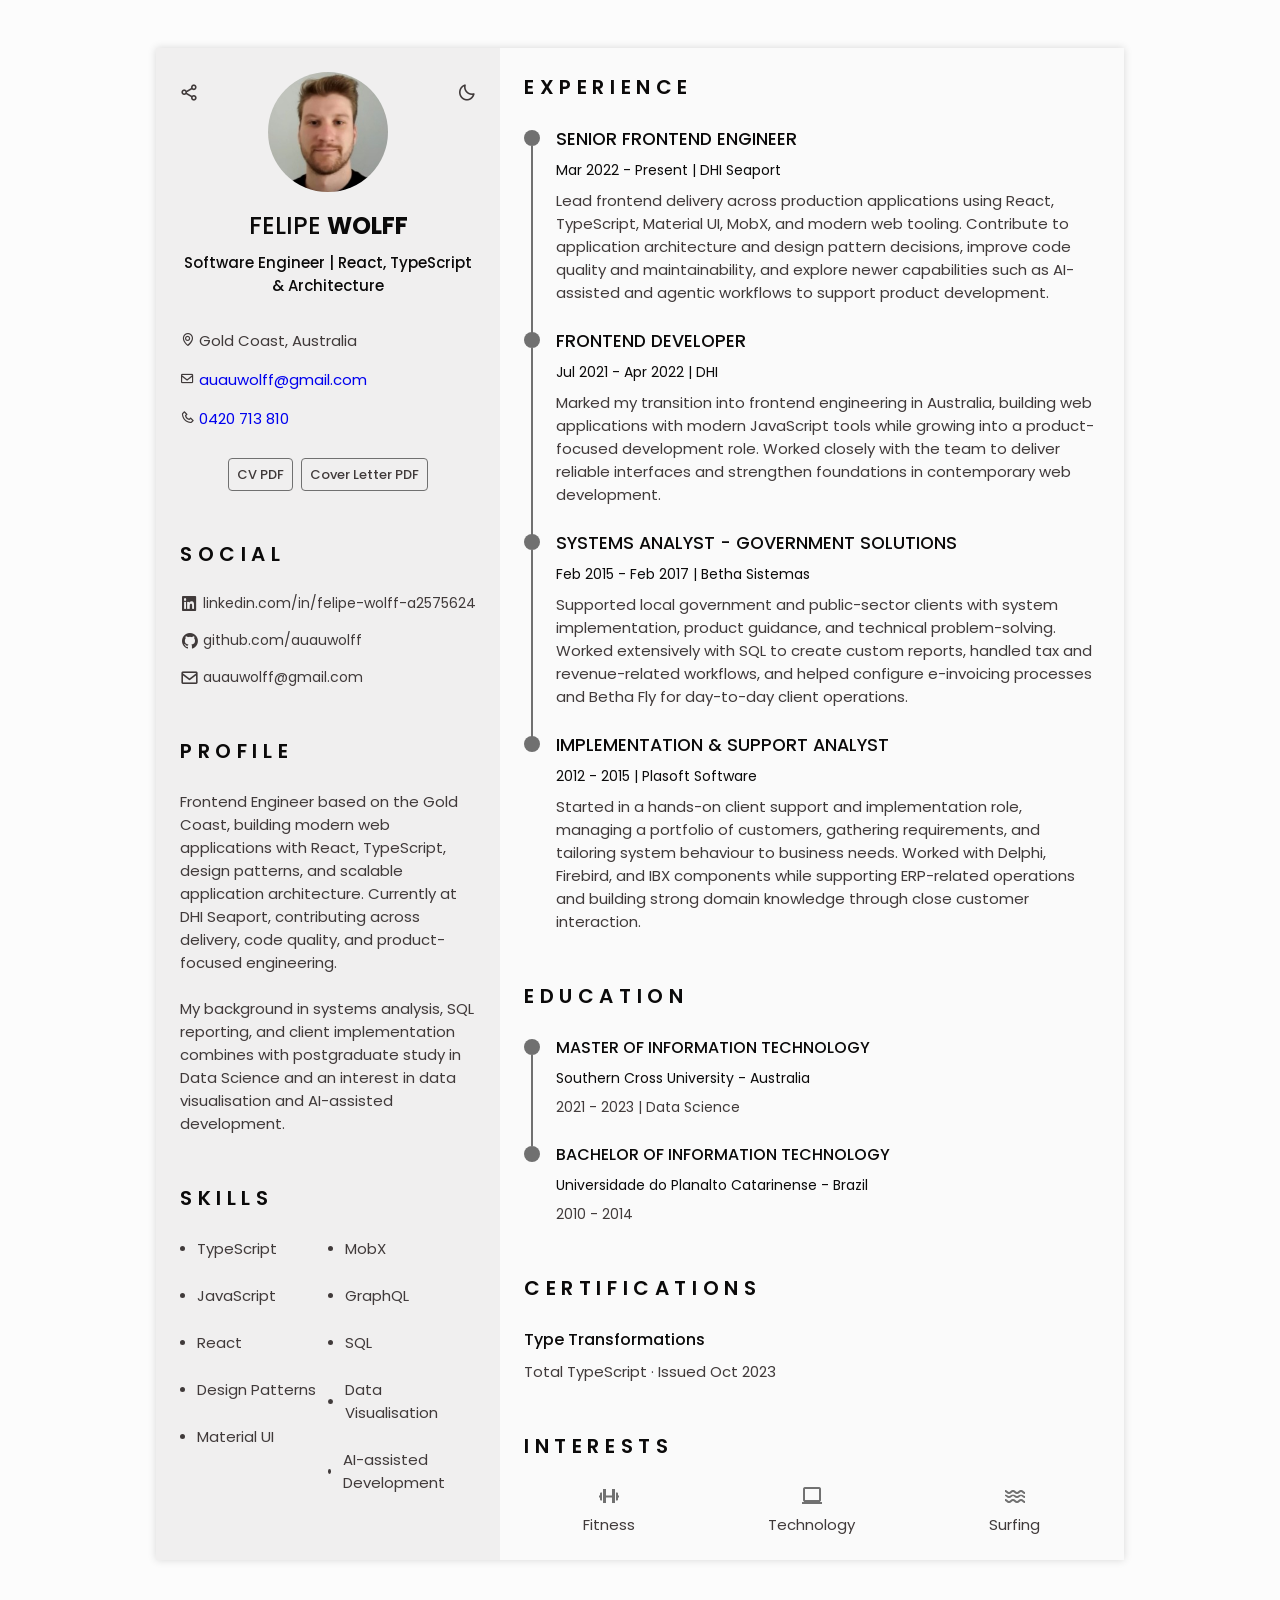
==== commit 3edbc280: "Add cover letter PDF and remove DOCX download" ====
--- a/index.html
+++ b/index.html
@@ -93,7 +93,7 @@
                 </span>
               </div>
 
-              <div class="home__downloads no-print" aria-label="CV downloads">
+              <div class="home__downloads no-print" aria-label="PDF downloads">
                 <a
                   href="assets/pdf/Felipe-Wolff-CV.pdf"
                   download="Felipe-Wolff-CV.pdf"
@@ -102,11 +102,11 @@
                   CV PDF
                 </a>
                 <a
-                  href="assets/doc/Felipe-Wolff-CV.docx"
-                  download="Felipe-Wolff-CV.docx"
+                  href="assets/pdf/Felipe-Wolff-Cover-Letter.pdf"
+                  download="Felipe-Wolff-Cover-Letter.pdf"
                   class="home__download-link"
                 >
-                  CV DOCX
+                  Cover Letter PDF
                 </a>
               </div>
             </div>
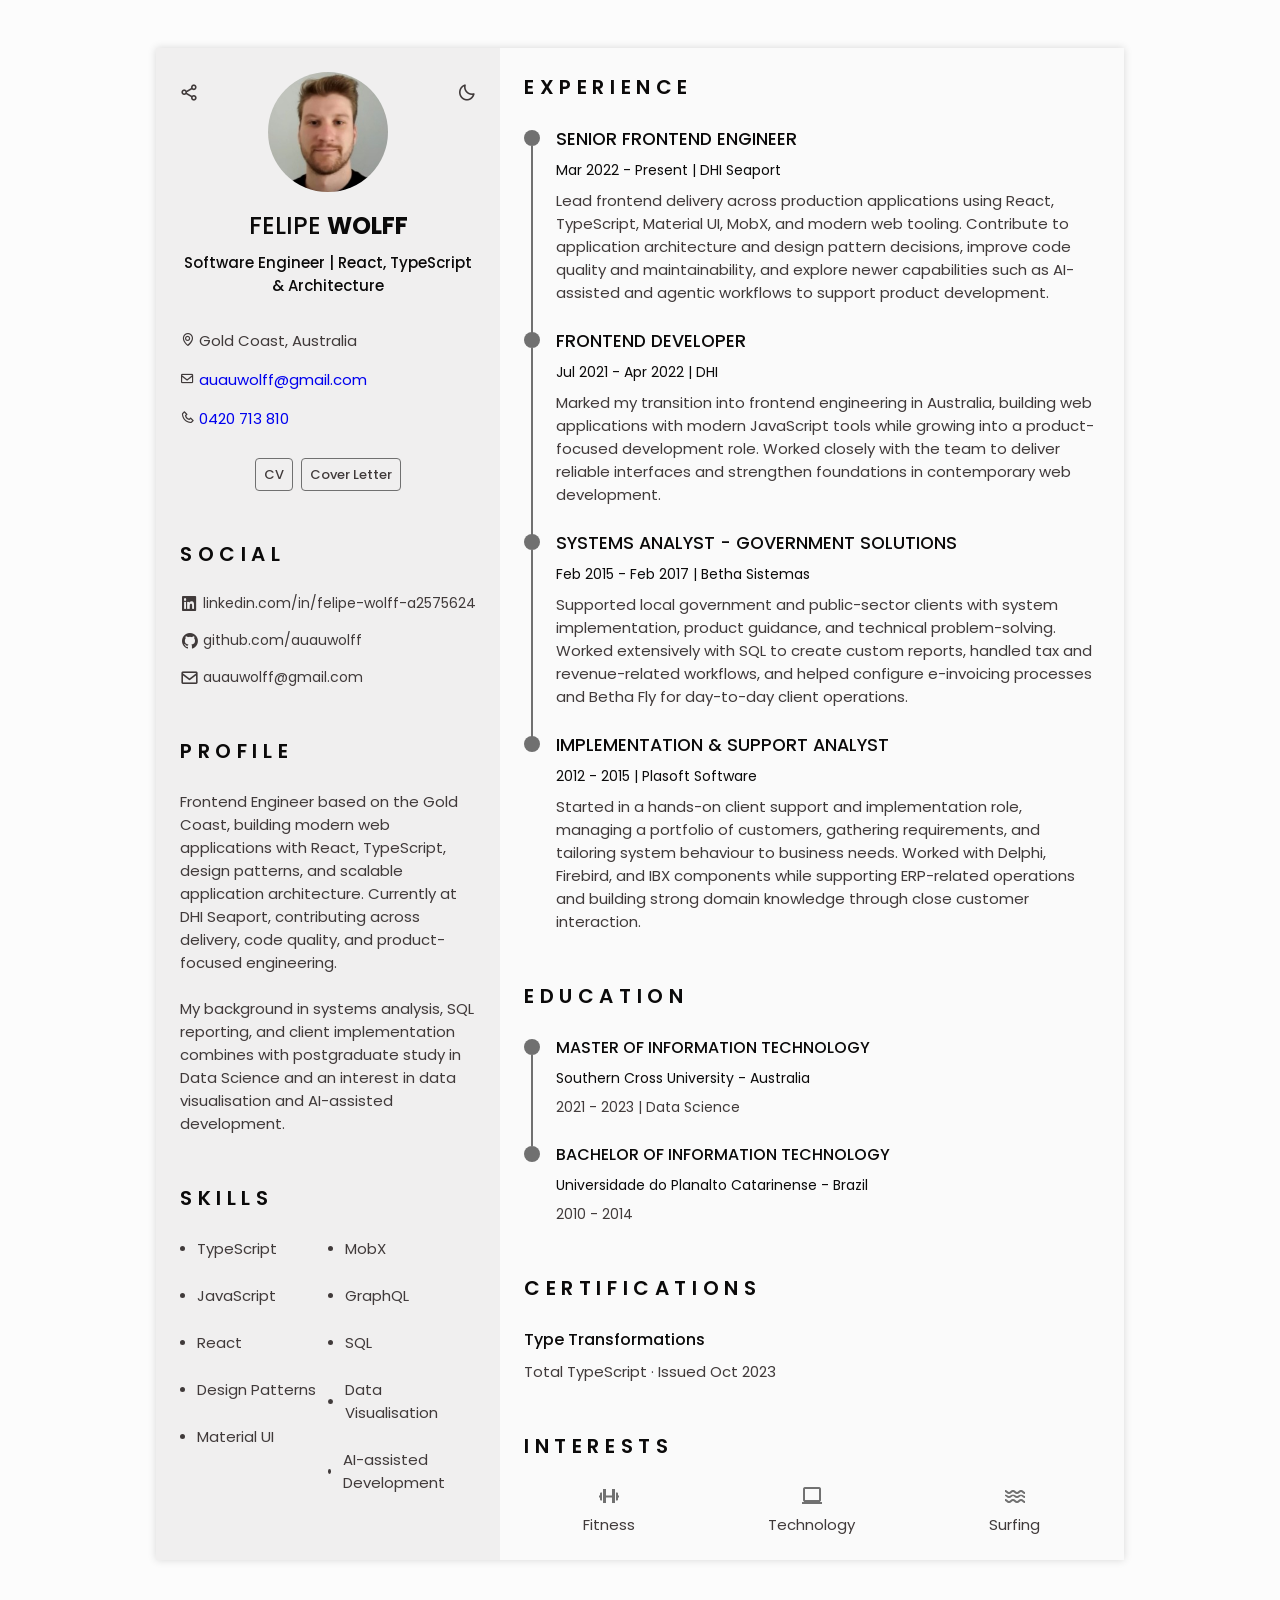
==== commit 7399d117: "Simplify document download labels" ====
--- a/index.html
+++ b/index.html
@@ -93,20 +93,20 @@
                 </span>
               </div>
 
-              <div class="home__downloads no-print" aria-label="PDF downloads">
+              <div class="home__downloads no-print" aria-label="Document downloads">
                 <a
                   href="assets/pdf/Felipe-Wolff-CV.pdf"
                   download="Felipe-Wolff-CV.pdf"
                   class="home__download-link"
                 >
-                  CV PDF
+                  CV
                 </a>
                 <a
                   href="assets/pdf/Felipe-Wolff-Cover-Letter.pdf"
                   download="Felipe-Wolff-Cover-Letter.pdf"
                   class="home__download-link"
                 >
-                  Cover Letter PDF
+                  Cover Letter
                 </a>
               </div>
             </div>
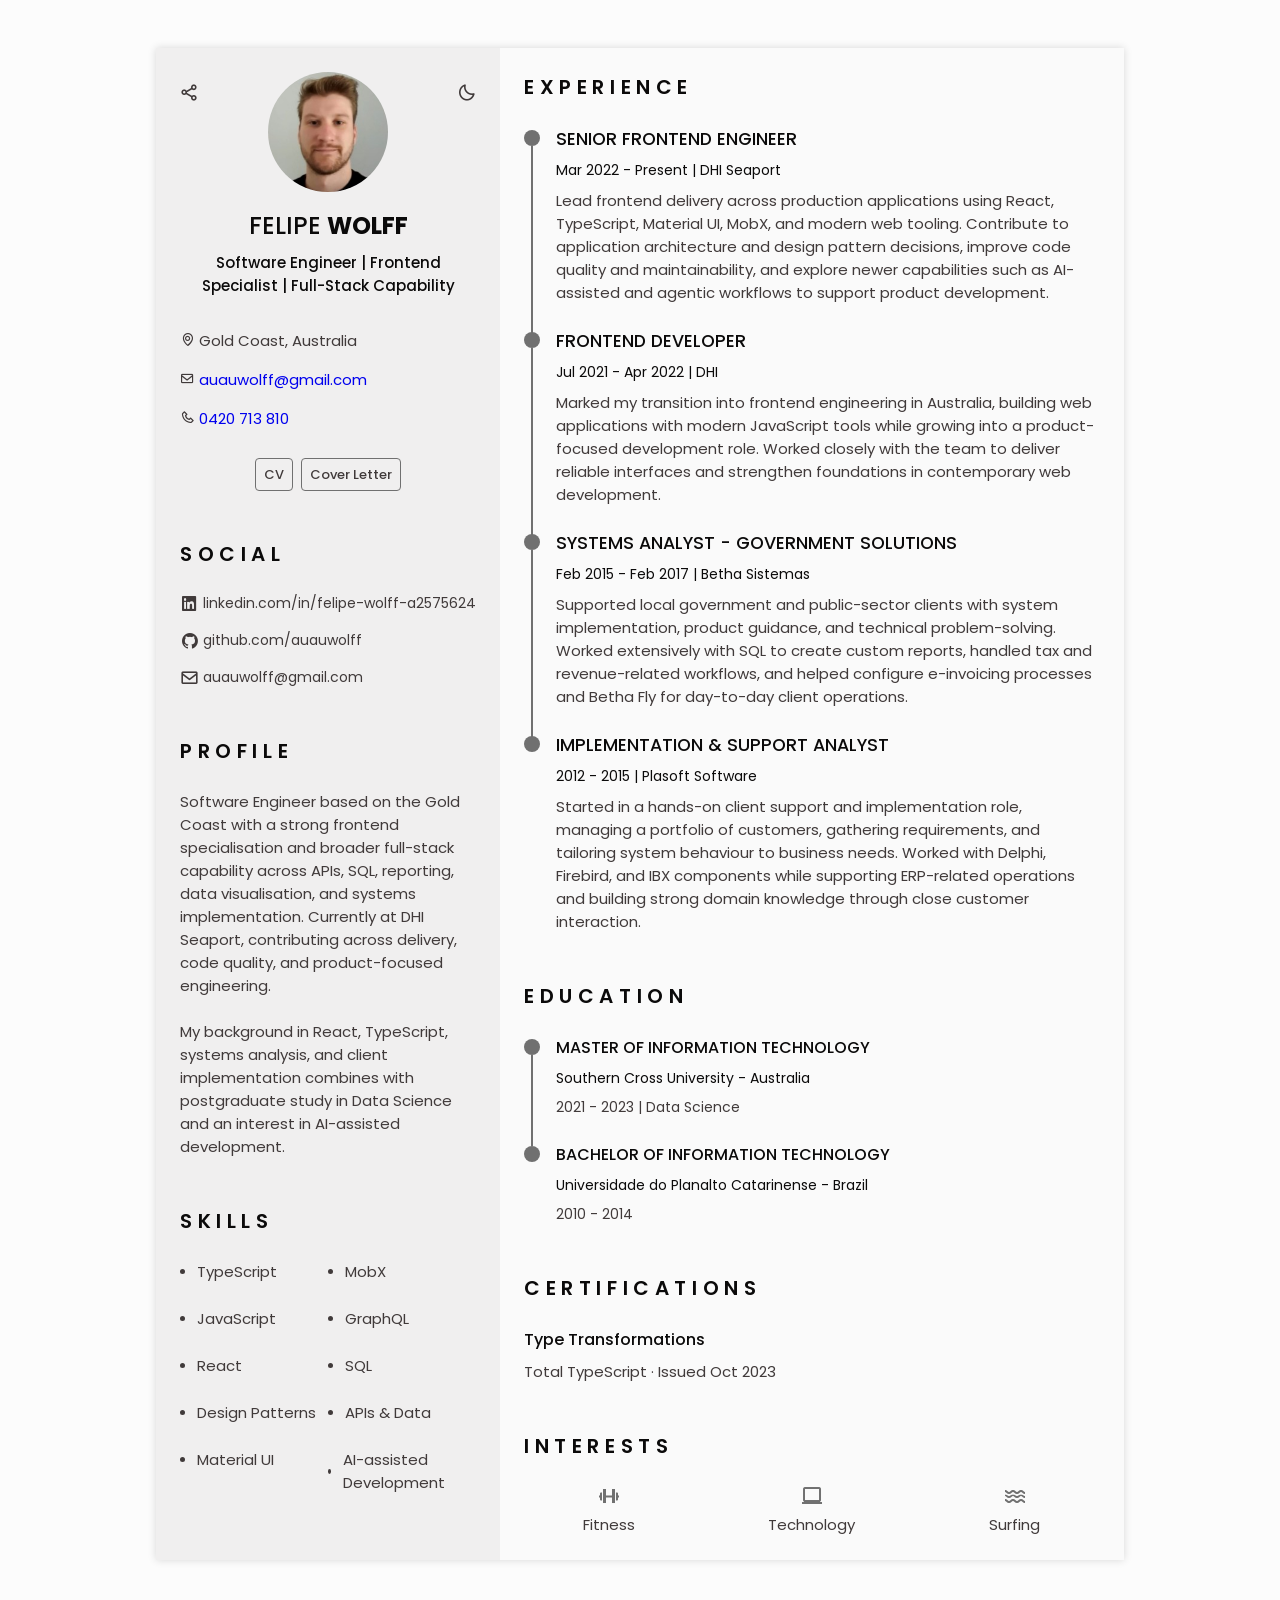
==== commit 09f87e90: "Broaden CV and cover letter positioning" ====
--- a/index.html
+++ b/index.html
@@ -76,7 +76,7 @@
               <div class="home__data bd-grid">
                 <img src="assets/img/felipe-wolff.jpeg" alt="Felipe Wolff profile photo" class="home__img" />
                 <h1 class="home__title">FELIPE <b>WOLFF</b></h1>
-                <h3 class="home__profession">Software Engineer | React, TypeScript & Architecture</h3>
+                <h3 class="home__profession">Software Engineer | Frontend Specialist | Full-Stack Capability</h3>
               </div>
 
               <div class="home__address bd-grid">
@@ -158,15 +158,16 @@
             <h2 class="section-title">Profile</h2>
 
             <p class="profile__description">
-              Frontend Engineer based on the Gold Coast, building modern web
-              applications with React, TypeScript, design patterns, and scalable
-              application architecture. Currently at DHI Seaport, contributing
-              across delivery, code quality, and product-focused engineering.
+              Software Engineer based on the Gold Coast with a strong frontend
+              specialisation and broader full-stack capability across APIs, SQL,
+              reporting, data visualisation, and systems implementation.
+              Currently at DHI Seaport, contributing across delivery, code
+              quality, and product-focused engineering.
               <br /><br />
 
-              My background in systems analysis, SQL reporting, and client
+              My background in React, TypeScript, systems analysis, and client
               implementation combines with postgraduate study in Data Science
-              and an interest in data visualisation and AI-assisted development.
+              and an interest in AI-assisted development.
             </p>
           </section>
 
@@ -203,7 +204,7 @@
                   <span class="skills__circle"></span> SQL
                 </li>
                 <li class="skills__name">
-                  <span class="skills__circle"></span> Data Visualisation
+                  <span class="skills__circle"></span> APIs & Data
                 </li>
                 <li class="skills__name">
                   <span class="skills__circle"></span> AI-assisted Development
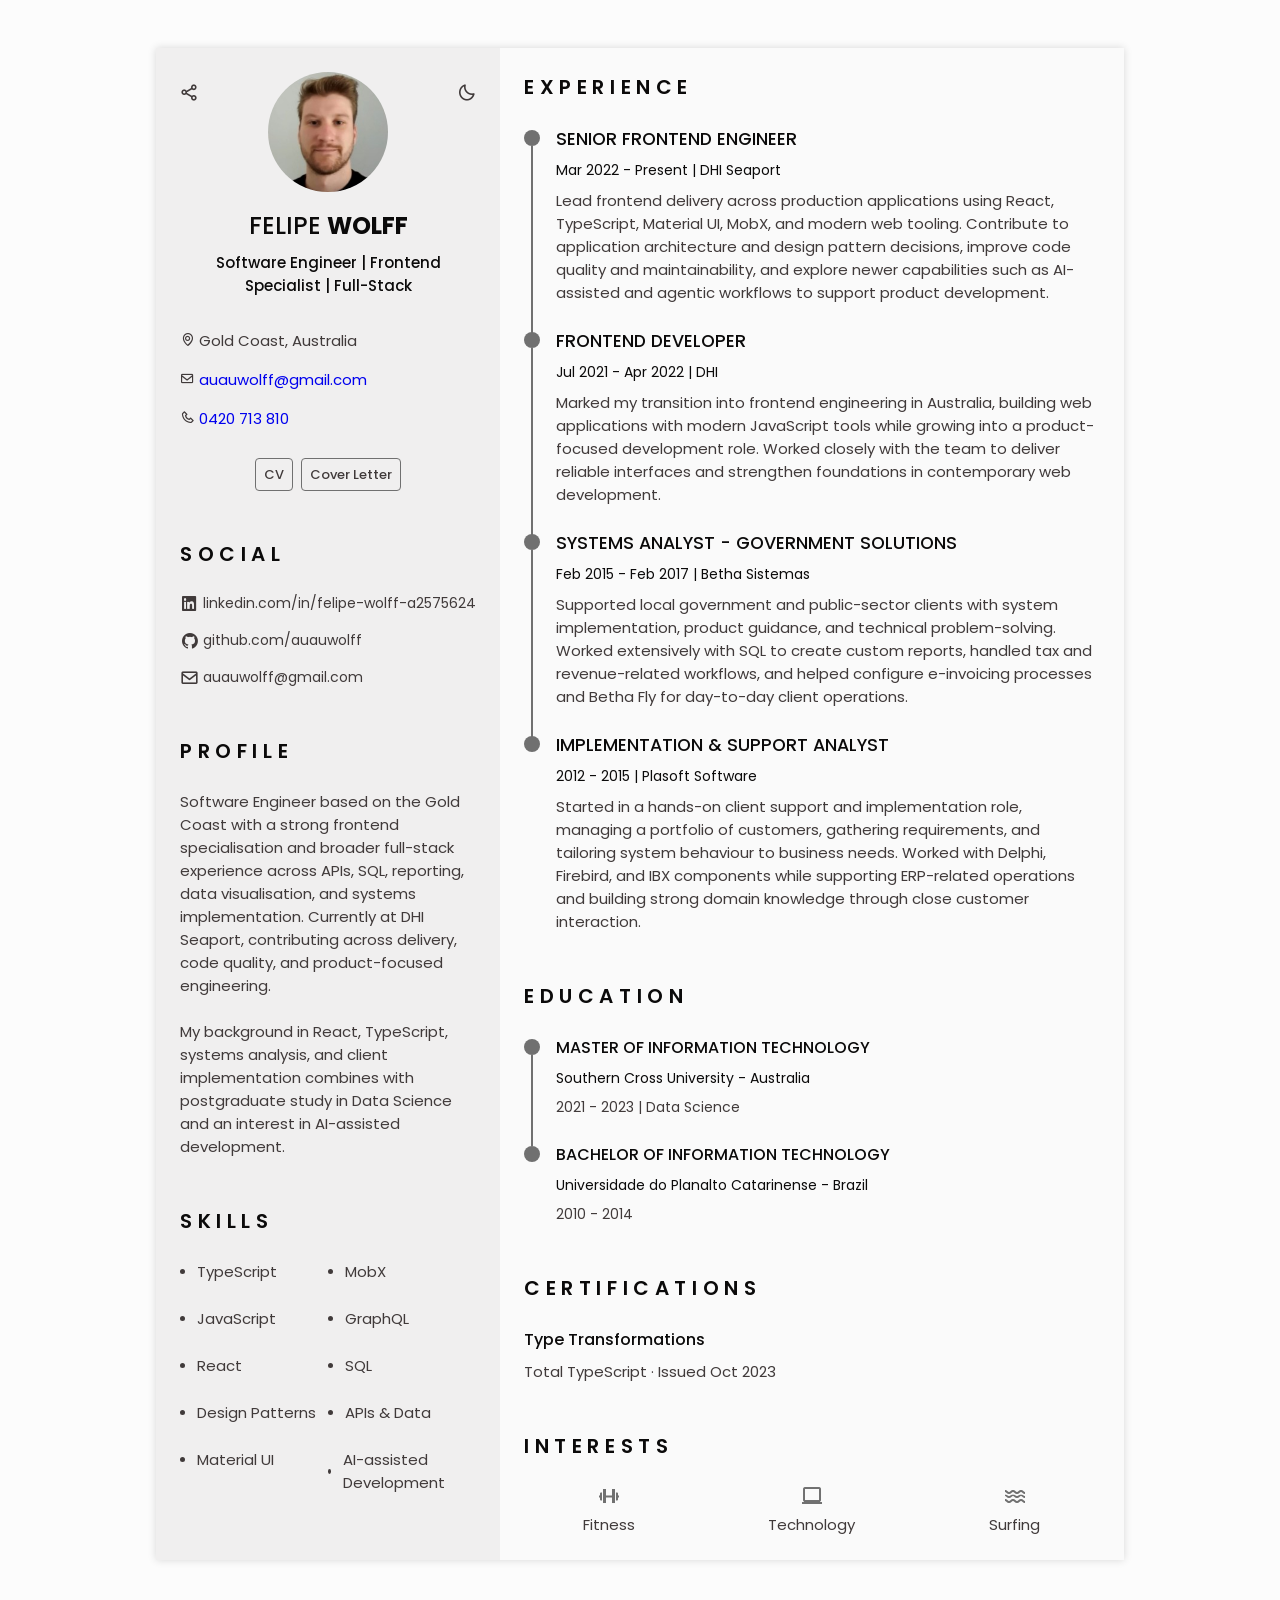
==== commit 71dcacb0: "Simplify full-stack wording" ====
--- a/index.html
+++ b/index.html
@@ -76,7 +76,7 @@
               <div class="home__data bd-grid">
                 <img src="assets/img/felipe-wolff.jpeg" alt="Felipe Wolff profile photo" class="home__img" />
                 <h1 class="home__title">FELIPE <b>WOLFF</b></h1>
-                <h3 class="home__profession">Software Engineer | Frontend Specialist | Full-Stack Capability</h3>
+                <h3 class="home__profession">Software Engineer | Frontend Specialist | Full-Stack</h3>
               </div>
 
               <div class="home__address bd-grid">
@@ -159,7 +159,7 @@
 
             <p class="profile__description">
               Software Engineer based on the Gold Coast with a strong frontend
-              specialisation and broader full-stack capability across APIs, SQL,
+              specialisation and broader full-stack experience across APIs, SQL,
               reporting, data visualisation, and systems implementation.
               Currently at DHI Seaport, contributing across delivery, code
               quality, and product-focused engineering.
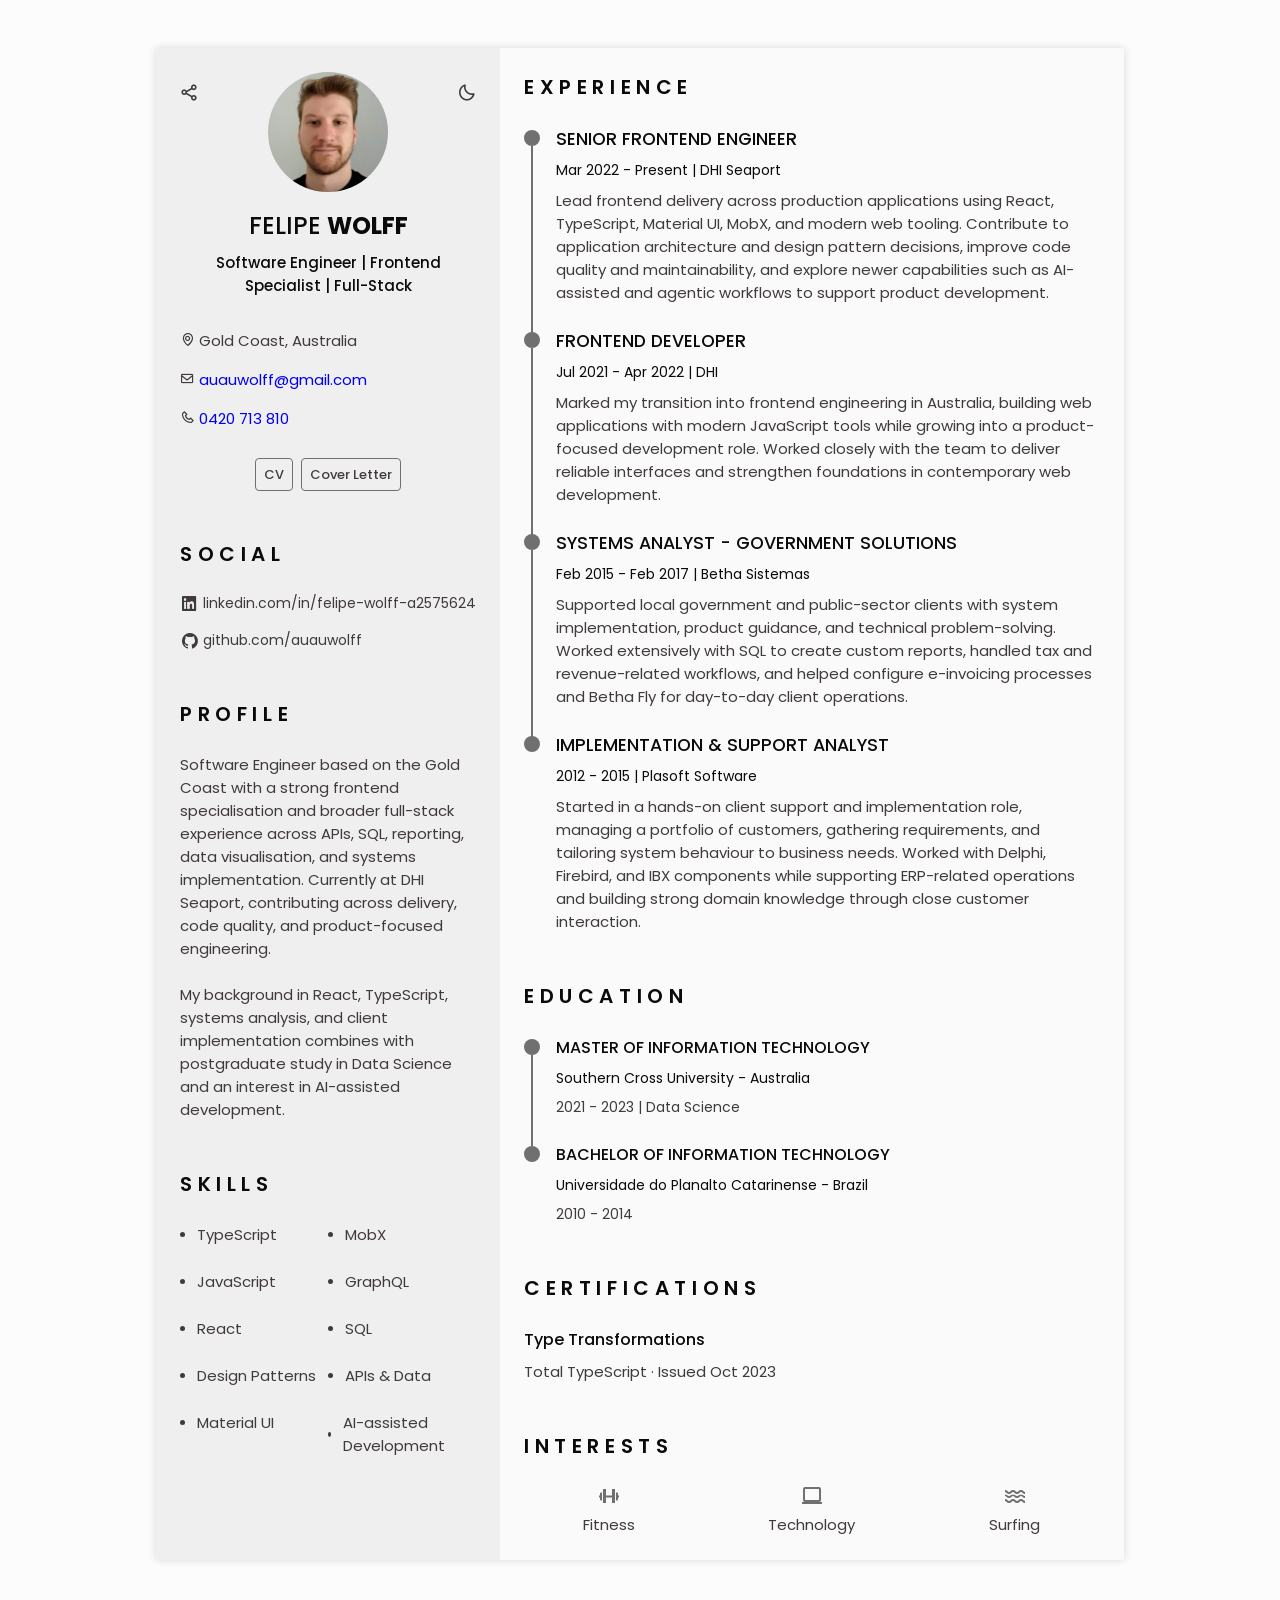
==== commit 72944e72: "Remove duplicate email from webpage" ====
--- a/index.html
+++ b/index.html
@@ -143,12 +143,6 @@
                 class="social__link"
               >
                 <i class="bx bxl-github social__icon"></i> github.com/auauwolff
-              </a>
-              <a
-                href="mailto:auauwolff@gmail.com"
-                class="social__link"
-              >
-                <i class="bx bx-envelope social__icon"></i> auauwolff@gmail.com
               </a>
             </div>
           </section>
